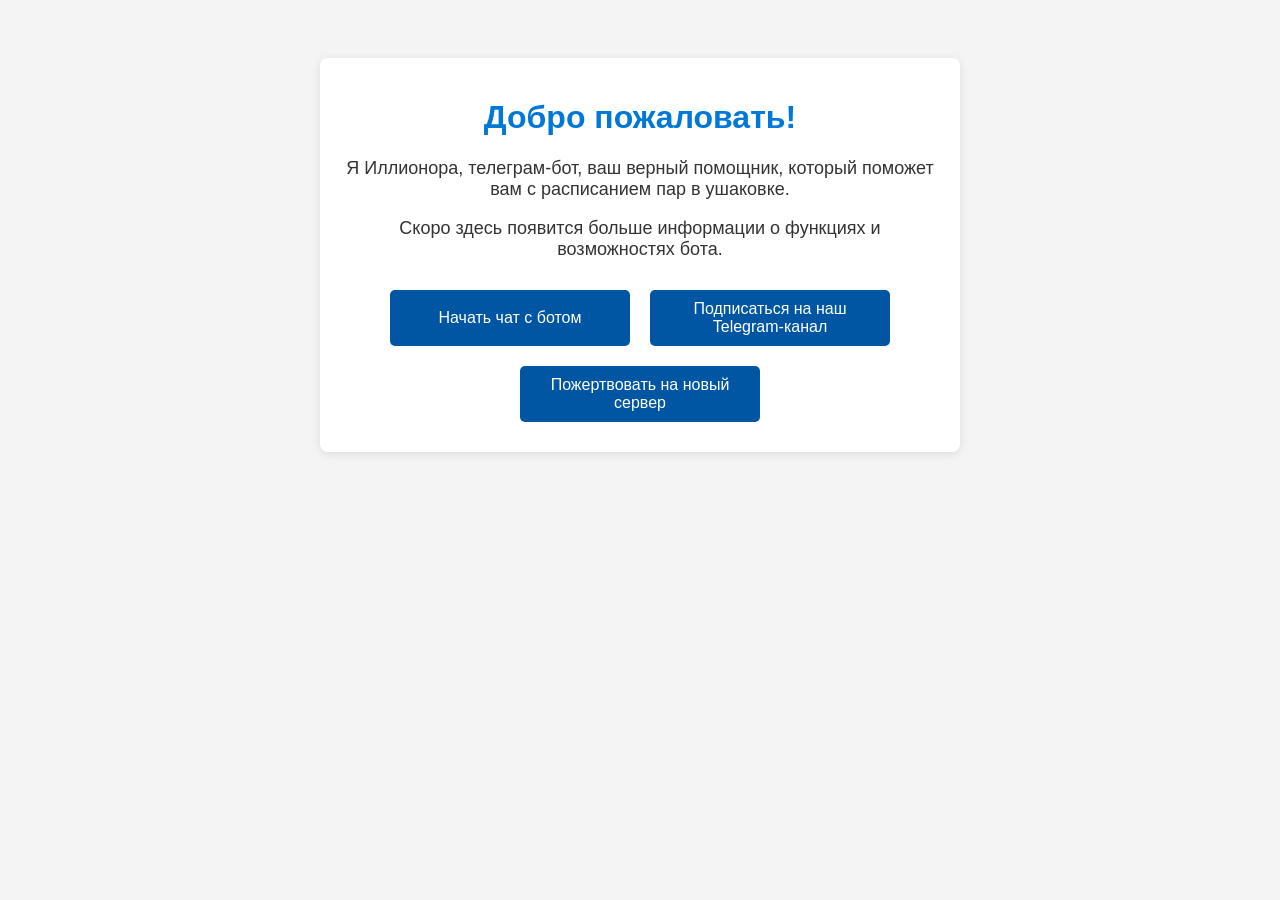
==== bollard/index.html @ 8fba7890 "update" ====
<!DOCTYPE html>
<html lang="ru">
<head>
    <meta charset="UTF-8">
    <meta name="viewport" content="width=device-width, initial-scale=1.0">
    <title>Illionora - Телеграм Бот</title>
    <style>
        body {
            font-family: Arial, sans-serif;
            background-color: #f4f4f4;
            color: #333;
            text-align: center;
            padding: 50px;
        }
        .container {
            background-color: white;
            border-radius: 8px;
            box-shadow: 0 2px 10px rgba(0, 0, 0, 0.1);
            padding: 20px;
            max-width: 600px;
            margin: auto;
        }
        h1 {
            color: #0078D7;
        }
        p {
            font-size: 18px;
        }
        .button-container {
            display: flex;
            flex-wrap: wrap;
            justify-content: center;
            margin-top: 20px;
        }
        a {
            margin: 10px;
            padding: 10px 20px;
            background-color: #0056a3; /* Более насыщенный синий цвет */
            color: white;
            text-decoration: none;
            border-radius: 5px;
            flex: 1 1 auto; /* Позволяет кнопкам занимать равное пространство */
            max-width: 200px; /* Ограничение ширины кнопок */
            text-align: center; /* Центрирование текста */
            display: flex; /* Используем flexbox для кнопок */
            justify-content: center; /* Центрирование по горизонтали */
            align-items: center; /* Центрирование по вертикали */
        }
        a:hover {
            background-color: #004494; /* Темнее при наведении */
        }
        @media (max-width: 600px) {
            .button-container {
                flex-direction: column; /* Столбец для узкого экрана */
            }
        }
    </style>
    
    <!-- Yandex.Metrika counter -->
    <script type="text/javascript">
        (function(m,e,t,r,i,k,a){m[i]=m[i]||function(){(m[i].a=m[i].a||[]).push(arguments)};
        m[i].l=1*new Date();
        for (var j = 0; j < document.scripts.length; j++) {if (document.scripts[j].src === r) { return; }}
        k=e.createElement(t),a=e.getElementsByTagName(t)[0],k.async=1,k.src=r,a.parentNode.insertBefore(k,a)})
        (window, document, "script", "https://mc.yandex.ru/metrika/tag.js", "ym");

        ym(99081608, "init", {
            clickmap:true,
            trackLinks:true,
            accurateTrackBounce:true,
            webvisor:true
        });
    </script>
    <noscript><div><img src="https://mc.yandex.ru/watch/99081608" style="position:absolute; left:-9999px;" alt="" /></div></noscript>
    <!-- /Yandex.Metrika counter -->
</head>
<body>
    <div class="container">
        <h1>Добро пожаловать!</h1>
        <p>Я Иллионора, телеграм-бот, ваш верный помощник, который поможет вам с расписанием пар в ушаковке.</p>
        <p>Скоро здесь появится больше информации о функциях и возможностях бота.</p>
        <div class="button-container">
            <a href="https://t.me/illionora_bot" target="_blank">Начать чат с ботом</a>
            <a href="https://t.me/ilyadevlog" target="_blank">Подписаться на наш Telegram-канал</a>
            <a href="https://www.tbank.ru/cf/7wxb3Gp7kEv" target="_blank">Пожертвовать на новый сервер</a>
        </div>
    </div>
</body>
</html>
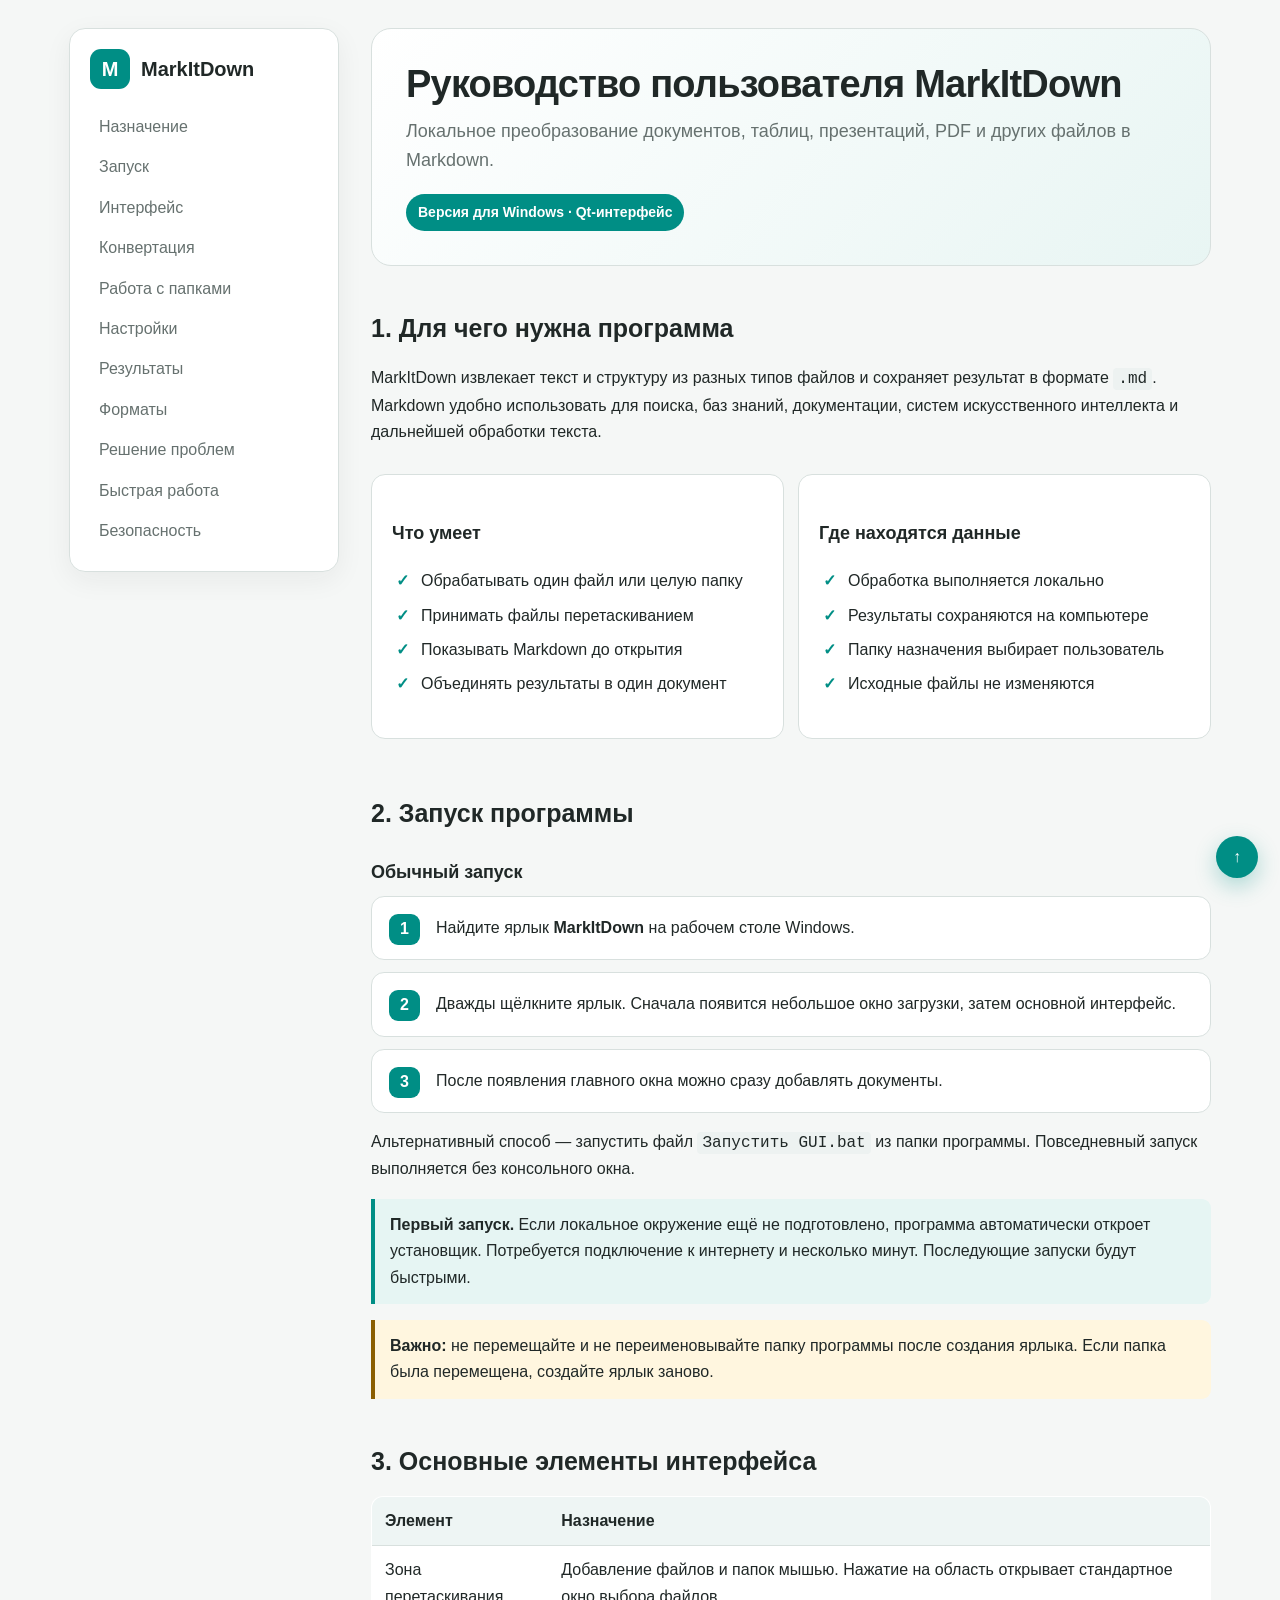
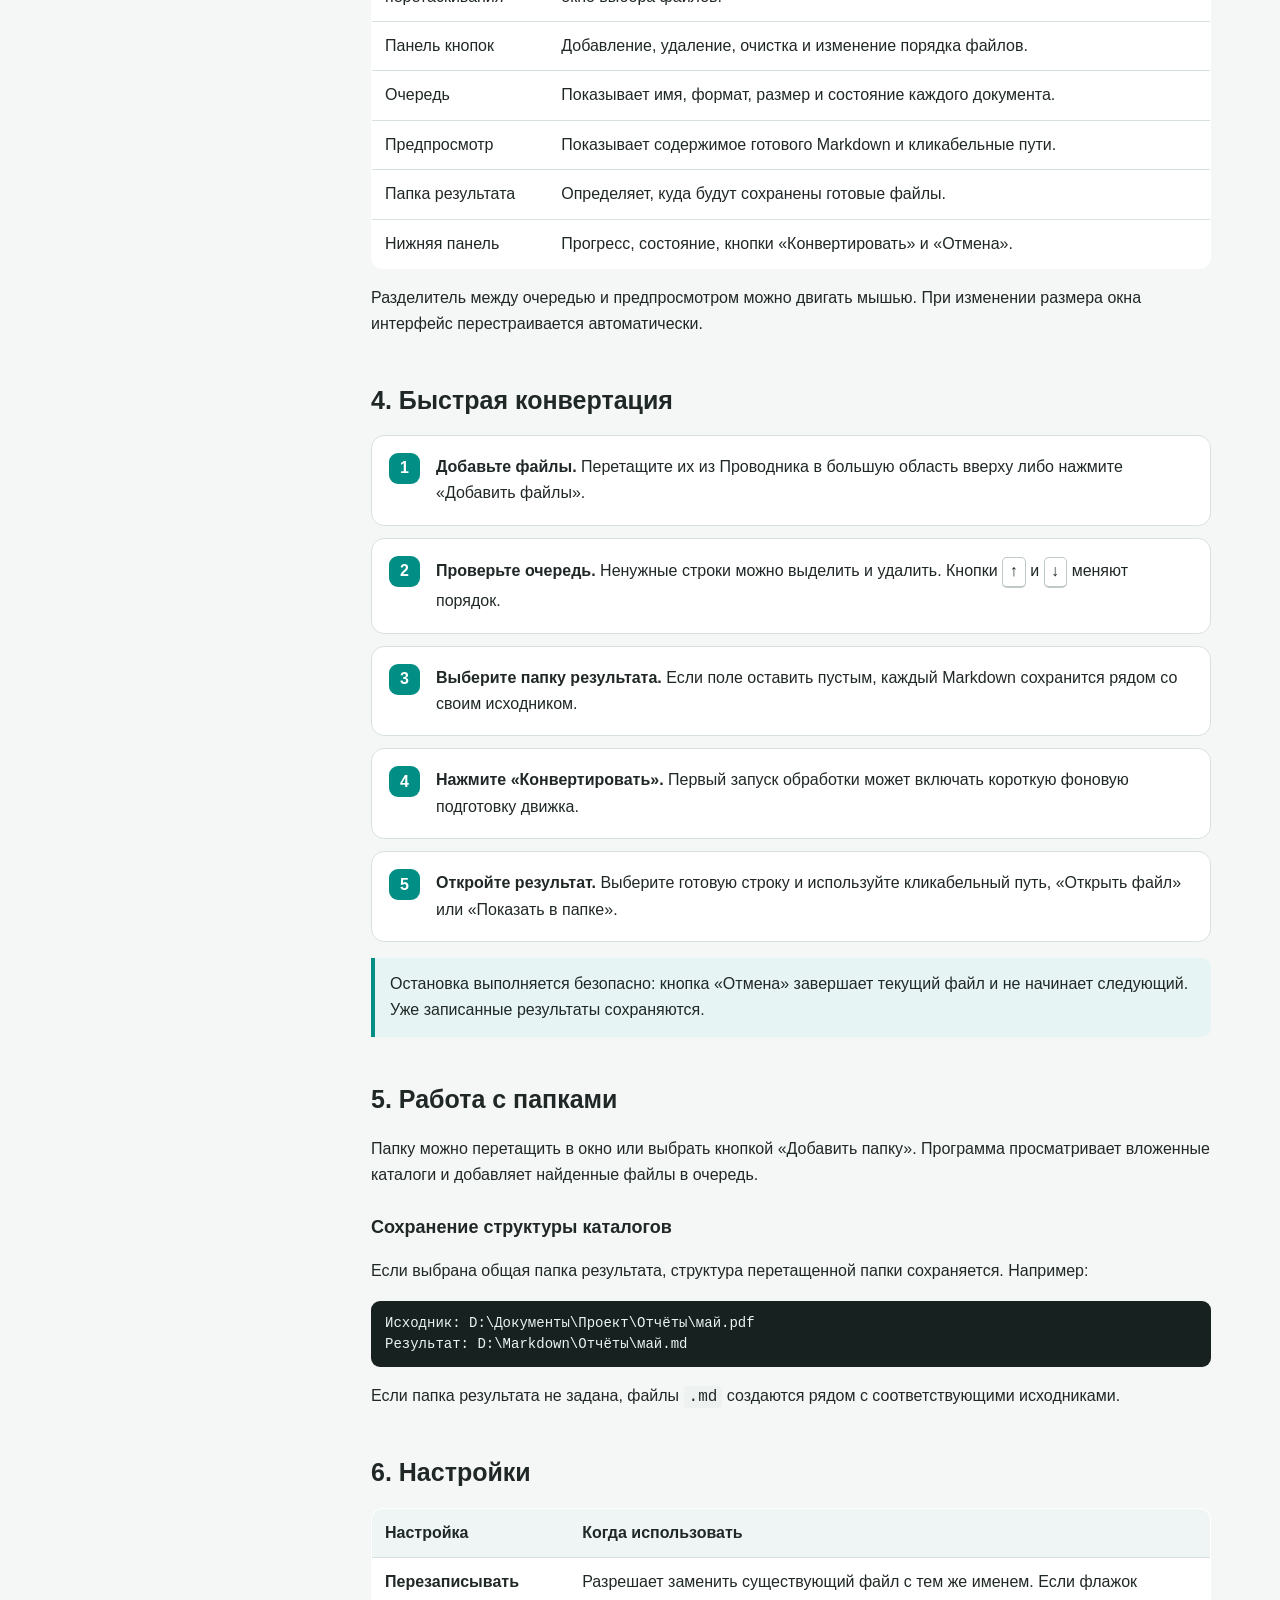
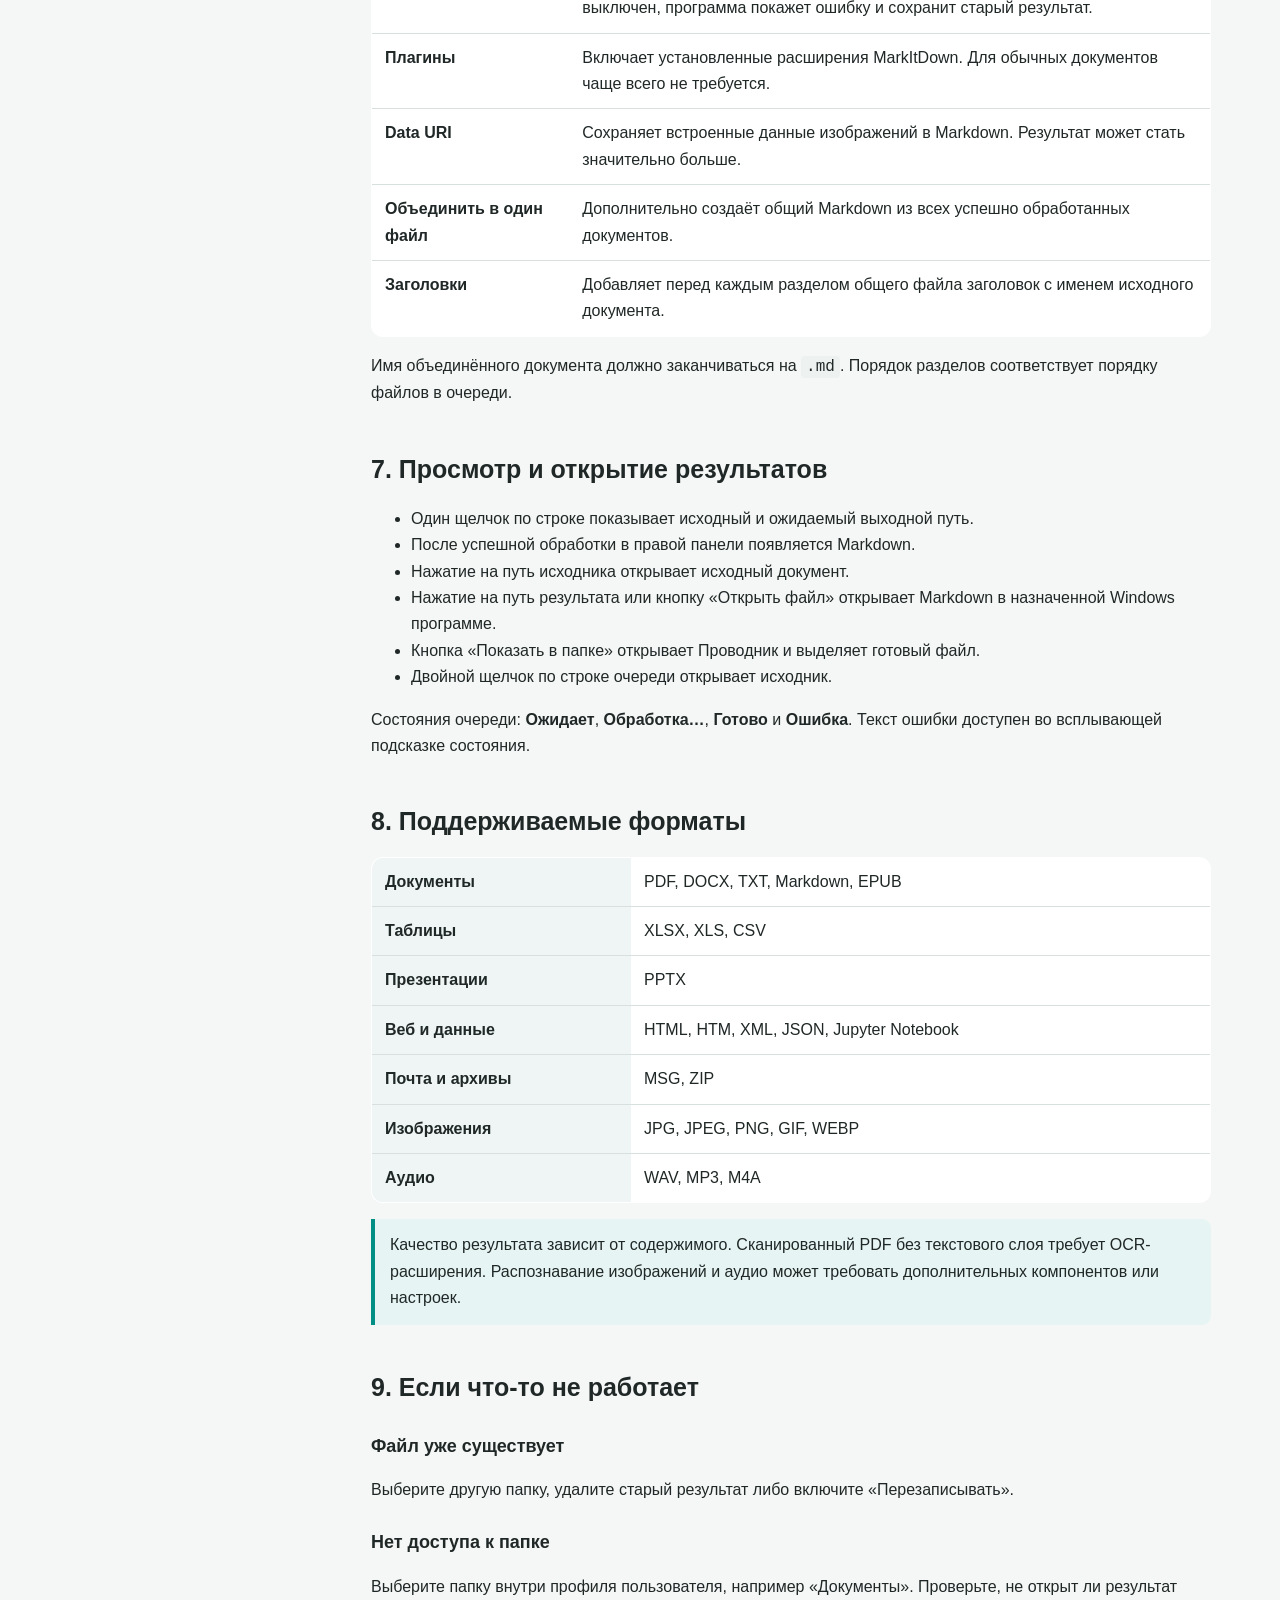
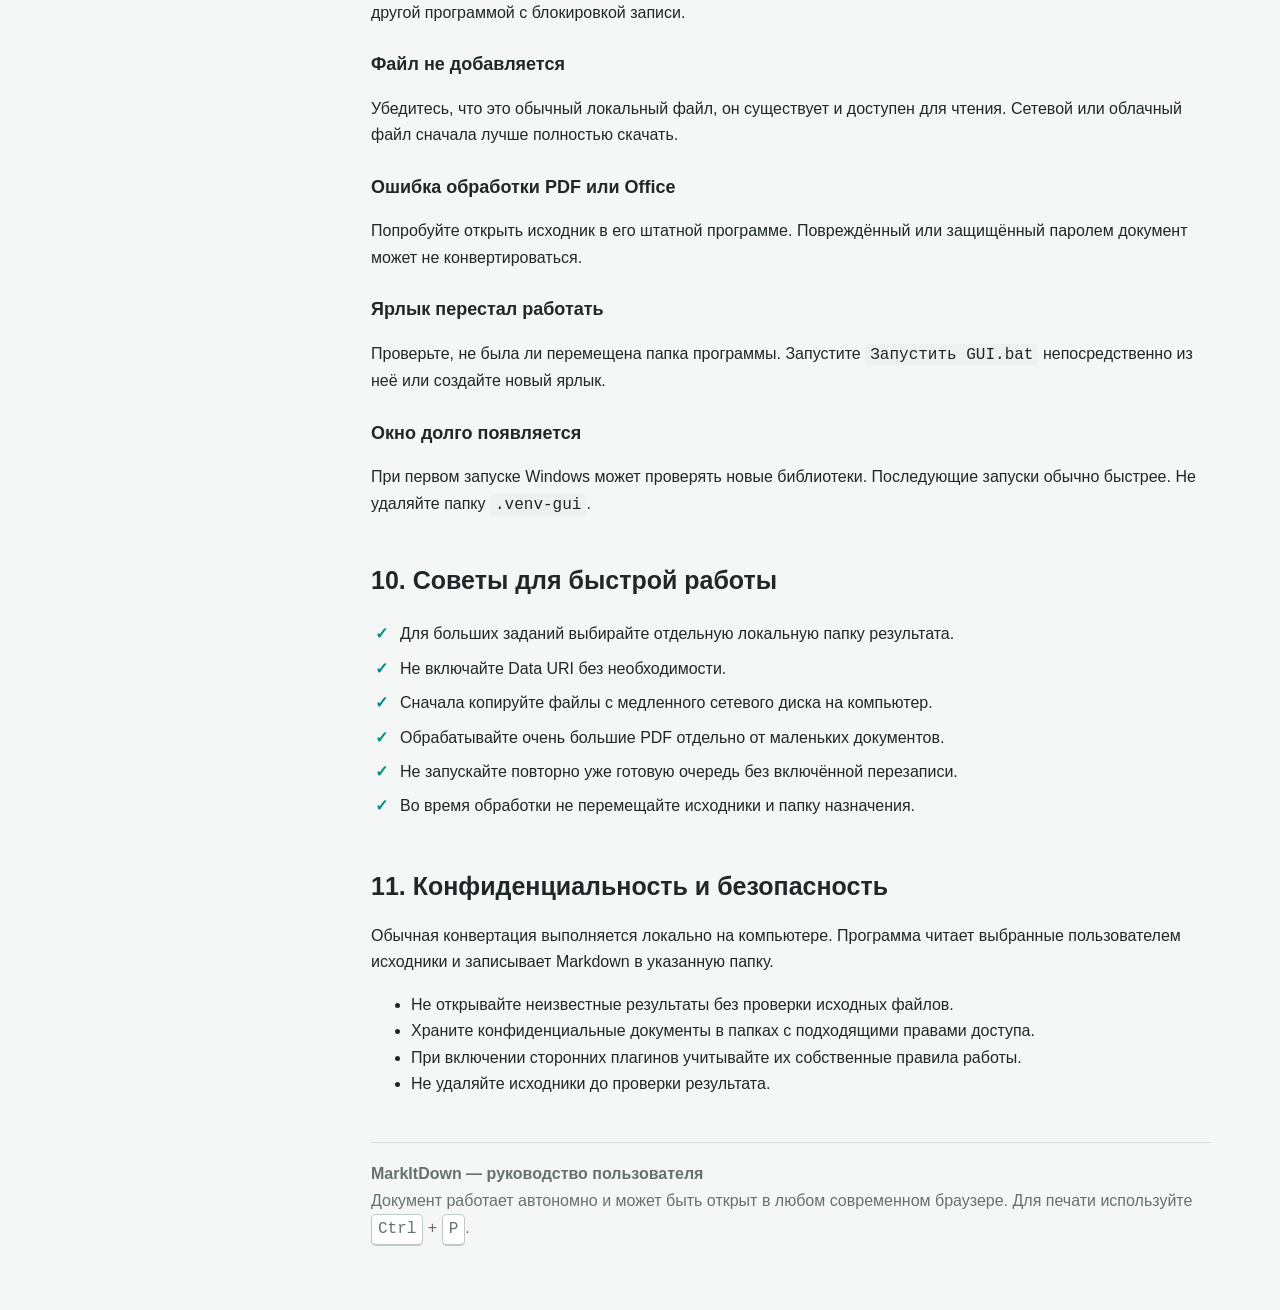
==== commit fceff46e: "new" ====
--- a/bollard/index.html
+++ b/bollard/index.html
@@ -1,89 +1,185 @@
-<!DOCTYPE html>
+<!doctype html>
 <html lang="ru">
 <head>
-    <meta charset="UTF-8">
-    <meta name="viewport" content="width=device-width, initial-scale=1.0">
-    <title>Illionora - Телеграм Бот</title>
-    <style>
-        body {
-            font-family: Arial, sans-serif;
-            background-color: #f4f4f4;
-            color: #333;
-            text-align: center;
-            padding: 50px;
-        }
-        .container {
-            background-color: white;
-            border-radius: 8px;
-            box-shadow: 0 2px 10px rgba(0, 0, 0, 0.1);
-            padding: 20px;
-            max-width: 600px;
-            margin: auto;
-        }
-        h1 {
-            color: #0078D7;
-        }
-        p {
-            font-size: 18px;
-        }
-        .button-container {
-            display: flex;
-            flex-wrap: wrap;
-            justify-content: center;
-            margin-top: 20px;
-        }
-        a {
-            margin: 10px;
-            padding: 10px 20px;
-            background-color: #0056a3; /* Более насыщенный синий цвет */
-            color: white;
-            text-decoration: none;
-            border-radius: 5px;
-            flex: 1 1 auto; /* Позволяет кнопкам занимать равное пространство */
-            max-width: 200px; /* Ограничение ширины кнопок */
-            text-align: center; /* Центрирование текста */
-            display: flex; /* Используем flexbox для кнопок */
-            justify-content: center; /* Центрирование по горизонтали */
-            align-items: center; /* Центрирование по вертикали */
-        }
-        a:hover {
-            background-color: #004494; /* Темнее при наведении */
-        }
-        @media (max-width: 600px) {
-            .button-container {
-                flex-direction: column; /* Столбец для узкого экрана */
-            }
-        }
-    </style>
-    
-    <!-- Yandex.Metrika counter -->
-    <script type="text/javascript">
-        (function(m,e,t,r,i,k,a){m[i]=m[i]||function(){(m[i].a=m[i].a||[]).push(arguments)};
-        m[i].l=1*new Date();
-        for (var j = 0; j < document.scripts.length; j++) {if (document.scripts[j].src === r) { return; }}
-        k=e.createElement(t),a=e.getElementsByTagName(t)[0],k.async=1,k.src=r,a.parentNode.insertBefore(k,a)})
-        (window, document, "script", "https://mc.yandex.ru/metrika/tag.js", "ym");
+  <meta charset="utf-8">
+  <meta name="viewport" content="width=device-width, initial-scale=1">
+  <title>MarkItDown — руководство пользователя</title>
+  <style>
+    :root{--accent:#008e85;--accent-dark:#00766f;--soft:#e6f5f3;--bg:#f5f7f6;--card:#fff;--text:#202827;--muted:#66716f;--line:#d8e0de;--warn:#8b5e00}
+    *{box-sizing:border-box}html{scroll-behavior:smooth}body{margin:0;background:var(--bg);color:var(--text);font:16px/1.65 "Segoe UI",Arial,sans-serif}
+    a{color:var(--accent-dark)}a:hover{color:var(--accent)}.layout{display:grid;grid-template-columns:270px minmax(0,850px);gap:32px;max-width:1190px;margin:auto;padding:28px 24px 70px}
+    aside{position:sticky;top:20px;align-self:start;background:var(--card);border:1px solid var(--line);border-radius:16px;padding:20px;box-shadow:0 8px 28px rgba(32,40,39,.06)}
+    .brand{display:flex;align-items:center;gap:11px;font-size:20px;font-weight:700;margin-bottom:18px}.logo{display:grid;place-items:center;width:40px;height:40px;border-radius:11px;background:var(--accent);color:#fff}
+    nav a{display:block;padding:7px 9px;border-radius:7px;text-decoration:none;color:var(--muted)}nav a:hover{background:var(--soft);color:var(--accent-dark)}
+    main{min-width:0}.hero{background:linear-gradient(135deg,#fff,#e8f5f3);border:1px solid var(--line);border-radius:20px;padding:34px;margin-bottom:22px}h1{font-size:38px;line-height:1.15;margin:0 0 10px;letter-spacing:-.8px}h2{font-size:25px;margin:42px 0 14px;scroll-margin-top:20px}h3{font-size:18px;margin:24px 0 8px}.lead{font-size:18px;color:var(--muted);margin:0}.pill{display:inline-block;margin-top:18px;padding:7px 12px;border-radius:999px;background:var(--accent);color:#fff;font-size:14px;font-weight:600}
+    .card{background:var(--card);border:1px solid var(--line);border-radius:14px;padding:20px;margin:12px 0}.steps{counter-reset:step;display:grid;gap:12px}.step{position:relative;padding:18px 18px 18px 64px;background:#fff;border:1px solid var(--line);border-radius:13px}.step:before{counter-increment:step;content:counter(step);position:absolute;left:17px;top:17px;display:grid;place-items:center;width:31px;height:31px;border-radius:9px;background:var(--accent);color:#fff;font-weight:700}
+    table{width:100%;border-collapse:collapse;background:#fff;border:1px solid var(--line);border-radius:12px;overflow:hidden}th,td{padding:11px 13px;text-align:left;border-bottom:1px solid var(--line);vertical-align:top}th{background:#eef5f4}tr:last-child td{border-bottom:0}code,kbd{font-family:"Cascadia Mono",Consolas,monospace}code{background:#edf2f1;padding:2px 5px;border-radius:4px}kbd{display:inline-block;background:#fff;border:1px solid #bfc9c7;border-bottom-width:2px;border-radius:5px;padding:1px 6px}
+    .note,.warning{border-left:4px solid var(--accent);background:var(--soft);padding:13px 15px;border-radius:0 9px 9px 0;margin:16px 0}.warning{border-color:var(--warn);background:#fff6df}.check{list-style:none;padding:0}.check li{padding:4px 0 4px 29px;position:relative}.check li:before{content:"✓";position:absolute;left:4px;color:var(--accent);font-weight:800}.grid2{display:grid;grid-template-columns:1fr 1fr;gap:14px}.path{overflow-wrap:anywhere;background:#17211f;color:#e8f5f3;padding:12px 14px;border-radius:9px;font:14px/1.5 "Cascadia Mono",Consolas,monospace}.top{position:fixed;right:22px;bottom:22px;width:42px;height:42px;display:grid;place-items:center;background:var(--accent);color:#fff;text-decoration:none;border-radius:50%;box-shadow:0 8px 22px rgba(0,142,133,.3)}footer{color:var(--muted);border-top:1px solid var(--line);margin-top:45px;padding-top:18px}
+    @media(max-width:850px){.layout{grid-template-columns:1fr;padding:16px}aside{position:static}nav{display:grid;grid-template-columns:1fr 1fr}.hero{padding:24px}h1{font-size:31px}.grid2{grid-template-columns:1fr}}
+    @media print{body{background:#fff}.layout{display:block;max-width:none;padding:0}aside,.top{display:none}.hero,.card,.step{box-shadow:none;break-inside:avoid}h2{break-after:avoid}}
+  </style>
+</head>
+<body id="top">
+<div class="layout">
+  <aside>
+    <div class="brand"><span class="logo">M</span><span>MarkItDown</span></div>
+    <nav aria-label="Содержание">
+      <a href="#purpose">Назначение</a><a href="#start">Запуск</a><a href="#interface">Интерфейс</a>
+      <a href="#convert">Конвертация</a><a href="#folders">Работа с папками</a><a href="#settings">Настройки</a>
+      <a href="#results">Результаты</a><a href="#formats">Форматы</a><a href="#errors">Решение проблем</a>
+      <a href="#performance">Быстрая работа</a><a href="#privacy">Безопасность</a>
+    </nav>
+  </aside>
 
-        ym(99081608, "init", {
-            clickmap:true,
-            trackLinks:true,
-            accurateTrackBounce:true,
-            webvisor:true
-        });
-    </script>
-    <noscript><div><img src="https://mc.yandex.ru/watch/99081608" style="position:absolute; left:-9999px;" alt="" /></div></noscript>
-    <!-- /Yandex.Metrika counter -->
-</head>
-<body>
-    <div class="container">
-        <h1>Добро пожаловать!</h1>
-        <p>Я Иллионора, телеграм-бот, ваш верный помощник, который поможет вам с расписанием пар в ушаковке.</p>
-        <p>Скоро здесь появится больше информации о функциях и возможностях бота.</p>
-        <div class="button-container">
-            <a href="https://t.me/illionora_bot" target="_blank">Начать чат с ботом</a>
-            <a href="https://t.me/ilyadevlog" target="_blank">Подписаться на наш Telegram-канал</a>
-            <a href="https://www.tbank.ru/cf/7wxb3Gp7kEv" target="_blank">Пожертвовать на новый сервер</a>
-        </div>
-    </div>
+  <main>
+    <header class="hero">
+      <h1>Руководство пользователя MarkItDown</h1>
+      <p class="lead">Локальное преобразование документов, таблиц, презентаций, PDF и других файлов в Markdown.</p>
+      <span class="pill">Версия для Windows · Qt-интерфейс</span>
+    </header>
+
+    <section id="purpose">
+      <h2>1. Для чего нужна программа</h2>
+      <p>MarkItDown извлекает текст и структуру из разных типов файлов и сохраняет результат в формате <code>.md</code>. Markdown удобно использовать для поиска, баз знаний, документации, систем искусственного интеллекта и дальнейшей обработки текста.</p>
+      <div class="grid2">
+        <div class="card"><h3>Что умеет</h3><ul class="check"><li>Обрабатывать один файл или целую папку</li><li>Принимать файлы перетаскиванием</li><li>Показывать Markdown до открытия</li><li>Объединять результаты в один документ</li></ul></div>
+        <div class="card"><h3>Где находятся данные</h3><ul class="check"><li>Обработка выполняется локально</li><li>Результаты сохраняются на компьютере</li><li>Папку назначения выбирает пользователь</li><li>Исходные файлы не изменяются</li></ul></div>
+      </div>
+    </section>
+
+    <section id="start">
+      <h2>2. Запуск программы</h2>
+      <h3>Обычный запуск</h3>
+      <div class="steps">
+        <div class="step">Найдите ярлык <strong>MarkItDown</strong> на рабочем столе Windows.</div>
+        <div class="step">Дважды щёлкните ярлык. Сначала появится небольшое окно загрузки, затем основной интерфейс.</div>
+        <div class="step">После появления главного окна можно сразу добавлять документы.</div>
+      </div>
+      <p>Альтернативный способ — запустить файл <code>Запустить GUI.bat</code> из папки программы. Повседневный запуск выполняется без консольного окна.</p>
+      <div class="note"><strong>Первый запуск.</strong> Если локальное окружение ещё не подготовлено, программа автоматически откроет установщик. Потребуется подключение к интернету и несколько минут. Последующие запуски будут быстрыми.</div>
+      <div class="warning"><strong>Важно:</strong> не перемещайте и не переименовывайте папку программы после создания ярлыка. Если папка была перемещена, создайте ярлык заново.</div>
+    </section>
+
+    <section id="interface">
+      <h2>3. Основные элементы интерфейса</h2>
+      <table>
+        <thead><tr><th>Элемент</th><th>Назначение</th></tr></thead>
+        <tbody>
+          <tr><td>Зона перетаскивания</td><td>Добавление файлов и папок мышью. Нажатие на область открывает стандартное окно выбора файлов.</td></tr>
+          <tr><td>Панель кнопок</td><td>Добавление, удаление, очистка и изменение порядка файлов.</td></tr>
+          <tr><td>Очередь</td><td>Показывает имя, формат, размер и состояние каждого документа.</td></tr>
+          <tr><td>Предпросмотр</td><td>Показывает содержимое готового Markdown и кликабельные пути.</td></tr>
+          <tr><td>Папка результата</td><td>Определяет, куда будут сохранены готовые файлы.</td></tr>
+          <tr><td>Нижняя панель</td><td>Прогресс, состояние, кнопки «Конвертировать» и «Отмена».</td></tr>
+        </tbody>
+      </table>
+      <p>Разделитель между очередью и предпросмотром можно двигать мышью. При изменении размера окна интерфейс перестраивается автоматически.</p>
+    </section>
+
+    <section id="convert">
+      <h2>4. Быстрая конвертация</h2>
+      <div class="steps">
+        <div class="step"><strong>Добавьте файлы.</strong> Перетащите их из Проводника в большую область вверху либо нажмите «Добавить файлы».</div>
+        <div class="step"><strong>Проверьте очередь.</strong> Ненужные строки можно выделить и удалить. Кнопки <kbd>↑</kbd> и <kbd>↓</kbd> меняют порядок.</div>
+        <div class="step"><strong>Выберите папку результата.</strong> Если поле оставить пустым, каждый Markdown сохранится рядом со своим исходником.</div>
+        <div class="step"><strong>Нажмите «Конвертировать».</strong> Первый запуск обработки может включать короткую фоновую подготовку движка.</div>
+        <div class="step"><strong>Откройте результат.</strong> Выберите готовую строку и используйте кликабельный путь, «Открыть файл» или «Показать в папке».</div>
+      </div>
+      <div class="note">Остановка выполняется безопасно: кнопка «Отмена» завершает текущий файл и не начинает следующий. Уже записанные результаты сохраняются.</div>
+    </section>
+
+    <section id="folders">
+      <h2>5. Работа с папками</h2>
+      <p>Папку можно перетащить в окно или выбрать кнопкой «Добавить папку». Программа просматривает вложенные каталоги и добавляет найденные файлы в очередь.</p>
+      <h3>Сохранение структуры каталогов</h3>
+      <p>Если выбрана общая папка результата, структура перетащенной папки сохраняется. Например:</p>
+      <div class="path">Исходник: D:\Документы\Проект\Отчёты\май.pdf<br>Результат: D:\Markdown\Отчёты\май.md</div>
+      <p>Если папка результата не задана, файлы <code>.md</code> создаются рядом с соответствующими исходниками.</p>
+    </section>
+
+    <section id="settings">
+      <h2>6. Настройки</h2>
+      <table>
+        <thead><tr><th>Настройка</th><th>Когда использовать</th></tr></thead>
+        <tbody>
+          <tr><td><strong>Перезаписывать</strong></td><td>Разрешает заменить существующий файл с тем же именем. Если флажок выключен, программа покажет ошибку и сохранит старый результат.</td></tr>
+          <tr><td><strong>Плагины</strong></td><td>Включает установленные расширения MarkItDown. Для обычных документов чаще всего не требуется.</td></tr>
+          <tr><td><strong>Data URI</strong></td><td>Сохраняет встроенные данные изображений в Markdown. Результат может стать значительно больше.</td></tr>
+          <tr><td><strong>Объединить в один файл</strong></td><td>Дополнительно создаёт общий Markdown из всех успешно обработанных документов.</td></tr>
+          <tr><td><strong>Заголовки</strong></td><td>Добавляет перед каждым разделом общего файла заголовок с именем исходного документа.</td></tr>
+        </tbody>
+      </table>
+      <p>Имя объединённого документа должно заканчиваться на <code>.md</code>. Порядок разделов соответствует порядку файлов в очереди.</p>
+    </section>
+
+    <section id="results">
+      <h2>7. Просмотр и открытие результатов</h2>
+      <ul>
+        <li>Один щелчок по строке показывает исходный и ожидаемый выходной путь.</li>
+        <li>После успешной обработки в правой панели появляется Markdown.</li>
+        <li>Нажатие на путь исходника открывает исходный документ.</li>
+        <li>Нажатие на путь результата или кнопку «Открыть файл» открывает Markdown в назначенной Windows программе.</li>
+        <li>Кнопка «Показать в папке» открывает Проводник и выделяет готовый файл.</li>
+        <li>Двойной щелчок по строке очереди открывает исходник.</li>
+      </ul>
+      <p>Состояния очереди: <strong>Ожидает</strong>, <strong>Обработка…</strong>, <strong>Готово</strong> и <strong>Ошибка</strong>. Текст ошибки доступен во всплывающей подсказке состояния.</p>
+    </section>
+
+    <section id="formats">
+      <h2>8. Поддерживаемые форматы</h2>
+      <table>
+        <tbody>
+          <tr><th>Документы</th><td>PDF, DOCX, TXT, Markdown, EPUB</td></tr>
+          <tr><th>Таблицы</th><td>XLSX, XLS, CSV</td></tr>
+          <tr><th>Презентации</th><td>PPTX</td></tr>
+          <tr><th>Веб и данные</th><td>HTML, HTM, XML, JSON, Jupyter Notebook</td></tr>
+          <tr><th>Почта и архивы</th><td>MSG, ZIP</td></tr>
+          <tr><th>Изображения</th><td>JPG, JPEG, PNG, GIF, WEBP</td></tr>
+          <tr><th>Аудио</th><td>WAV, MP3, M4A</td></tr>
+        </tbody>
+      </table>
+      <div class="note">Качество результата зависит от содержимого. Сканированный PDF без текстового слоя требует OCR-расширения. Распознавание изображений и аудио может требовать дополнительных компонентов или настроек.</div>
+    </section>
+
+    <section id="errors">
+      <h2>9. Если что-то не работает</h2>
+      <h3>Файл уже существует</h3><p>Выберите другую папку, удалите старый результат либо включите «Перезаписывать».</p>
+      <h3>Нет доступа к папке</h3><p>Выберите папку внутри профиля пользователя, например «Документы». Проверьте, не открыт ли результат другой программой с блокировкой записи.</p>
+      <h3>Файл не добавляется</h3><p>Убедитесь, что это обычный локальный файл, он существует и доступен для чтения. Сетевой или облачный файл сначала лучше полностью скачать.</p>
+      <h3>Ошибка обработки PDF или Office</h3><p>Попробуйте открыть исходник в его штатной программе. Повреждённый или защищённый паролем документ может не конвертироваться.</p>
+      <h3>Ярлык перестал работать</h3><p>Проверьте, не была ли перемещена папка программы. Запустите <code>Запустить GUI.bat</code> непосредственно из неё или создайте новый ярлык.</p>
+      <h3>Окно долго появляется</h3><p>При первом запуске Windows может проверять новые библиотеки. Последующие запуски обычно быстрее. Не удаляйте папку <code>.venv-gui</code>.</p>
+    </section>
+
+    <section id="performance">
+      <h2>10. Советы для быстрой работы</h2>
+      <ul class="check">
+        <li>Для больших заданий выбирайте отдельную локальную папку результата.</li>
+        <li>Не включайте Data URI без необходимости.</li>
+        <li>Сначала копируйте файлы с медленного сетевого диска на компьютер.</li>
+        <li>Обрабатывайте очень большие PDF отдельно от маленьких документов.</li>
+        <li>Не запускайте повторно уже готовую очередь без включённой перезаписи.</li>
+        <li>Во время обработки не перемещайте исходники и папку назначения.</li>
+      </ul>
+    </section>
+
+    <section id="privacy">
+      <h2>11. Конфиденциальность и безопасность</h2>
+      <p>Обычная конвертация выполняется локально на компьютере. Программа читает выбранные пользователем исходники и записывает Markdown в указанную папку.</p>
+      <ul>
+        <li>Не открывайте неизвестные результаты без проверки исходных файлов.</li>
+        <li>Храните конфиденциальные документы в папках с подходящими правами доступа.</li>
+        <li>При включении сторонних плагинов учитывайте их собственные правила работы.</li>
+        <li>Не удаляйте исходники до проверки результата.</li>
+      </ul>
+    </section>
+
+    <footer>
+      <strong>MarkItDown — руководство пользователя</strong><br>
+      Документ работает автономно и может быть открыт в любом современном браузере. Для печати используйте <kbd>Ctrl</kbd> + <kbd>P</kbd>.
+    </footer>
+  </main>
+</div>
+<a class="top" href="#top" title="Наверх" aria-label="Наверх">↑</a>
 </body>
 </html>
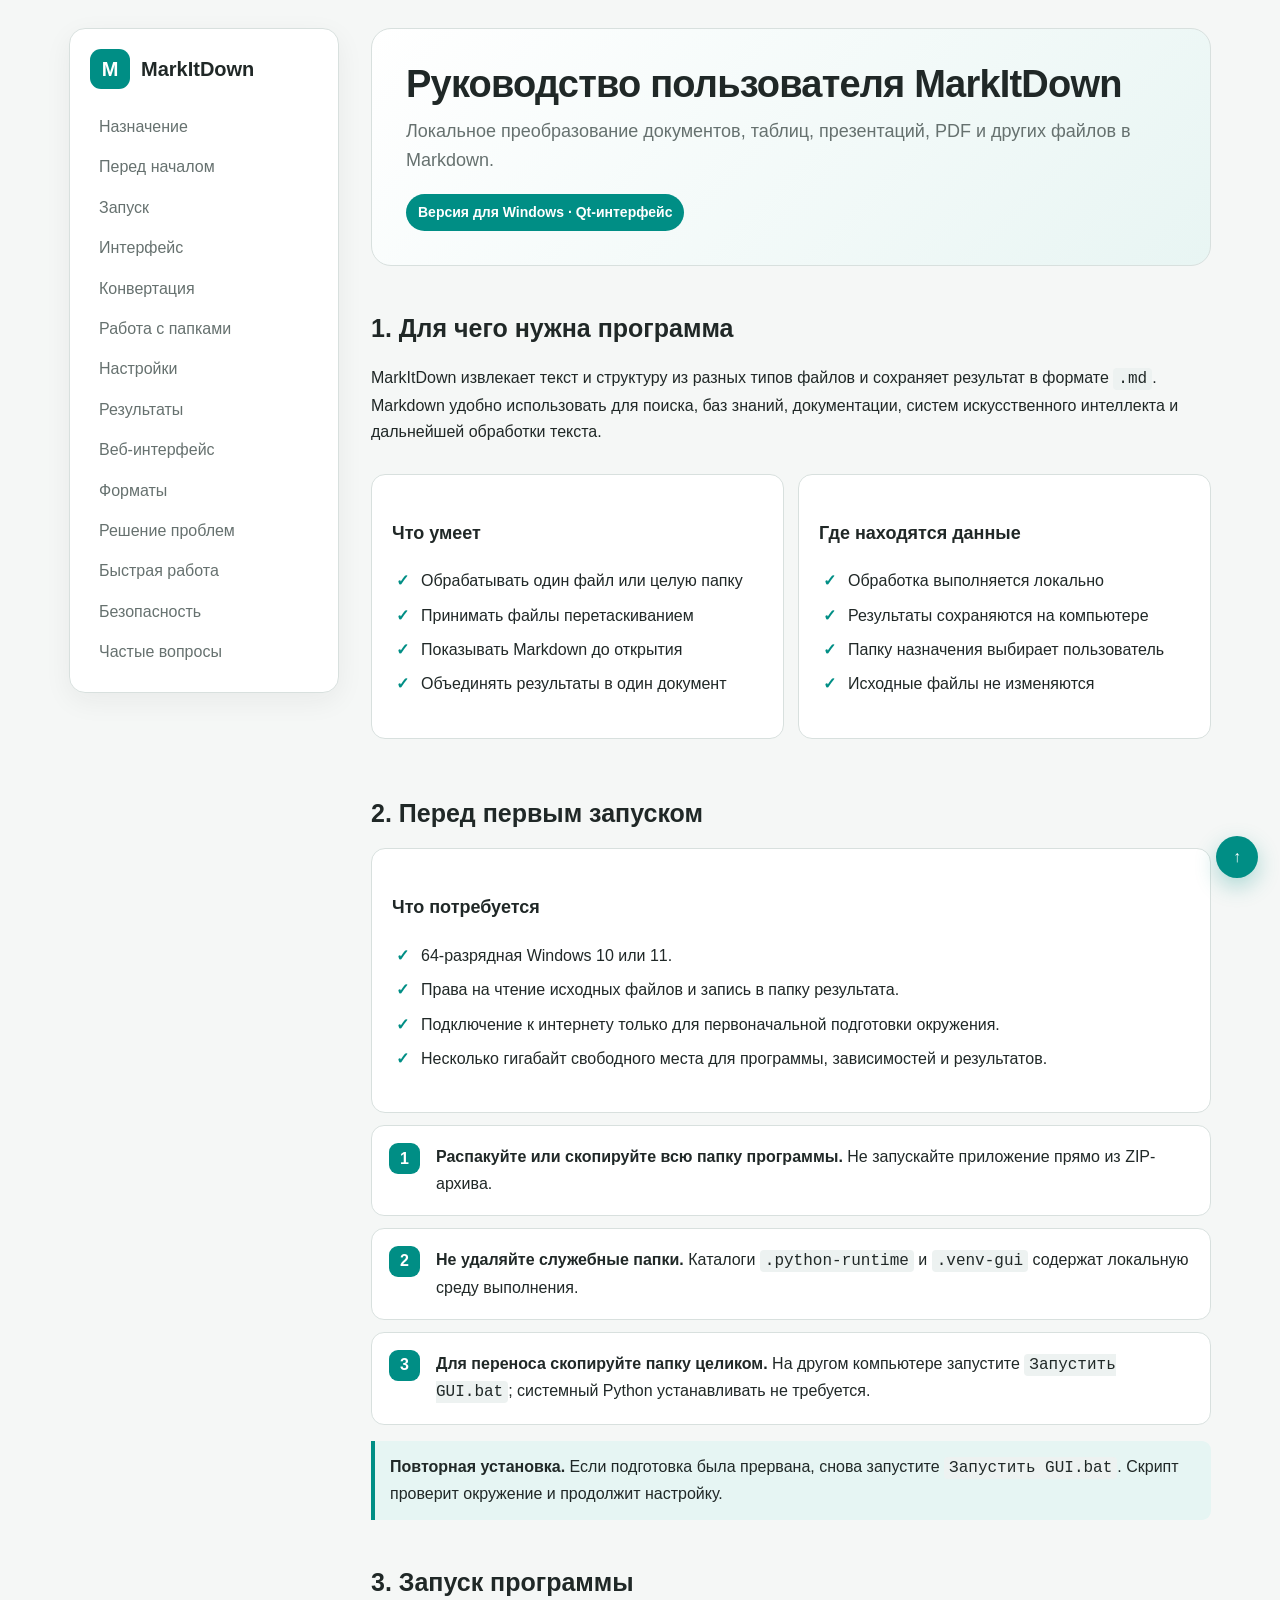
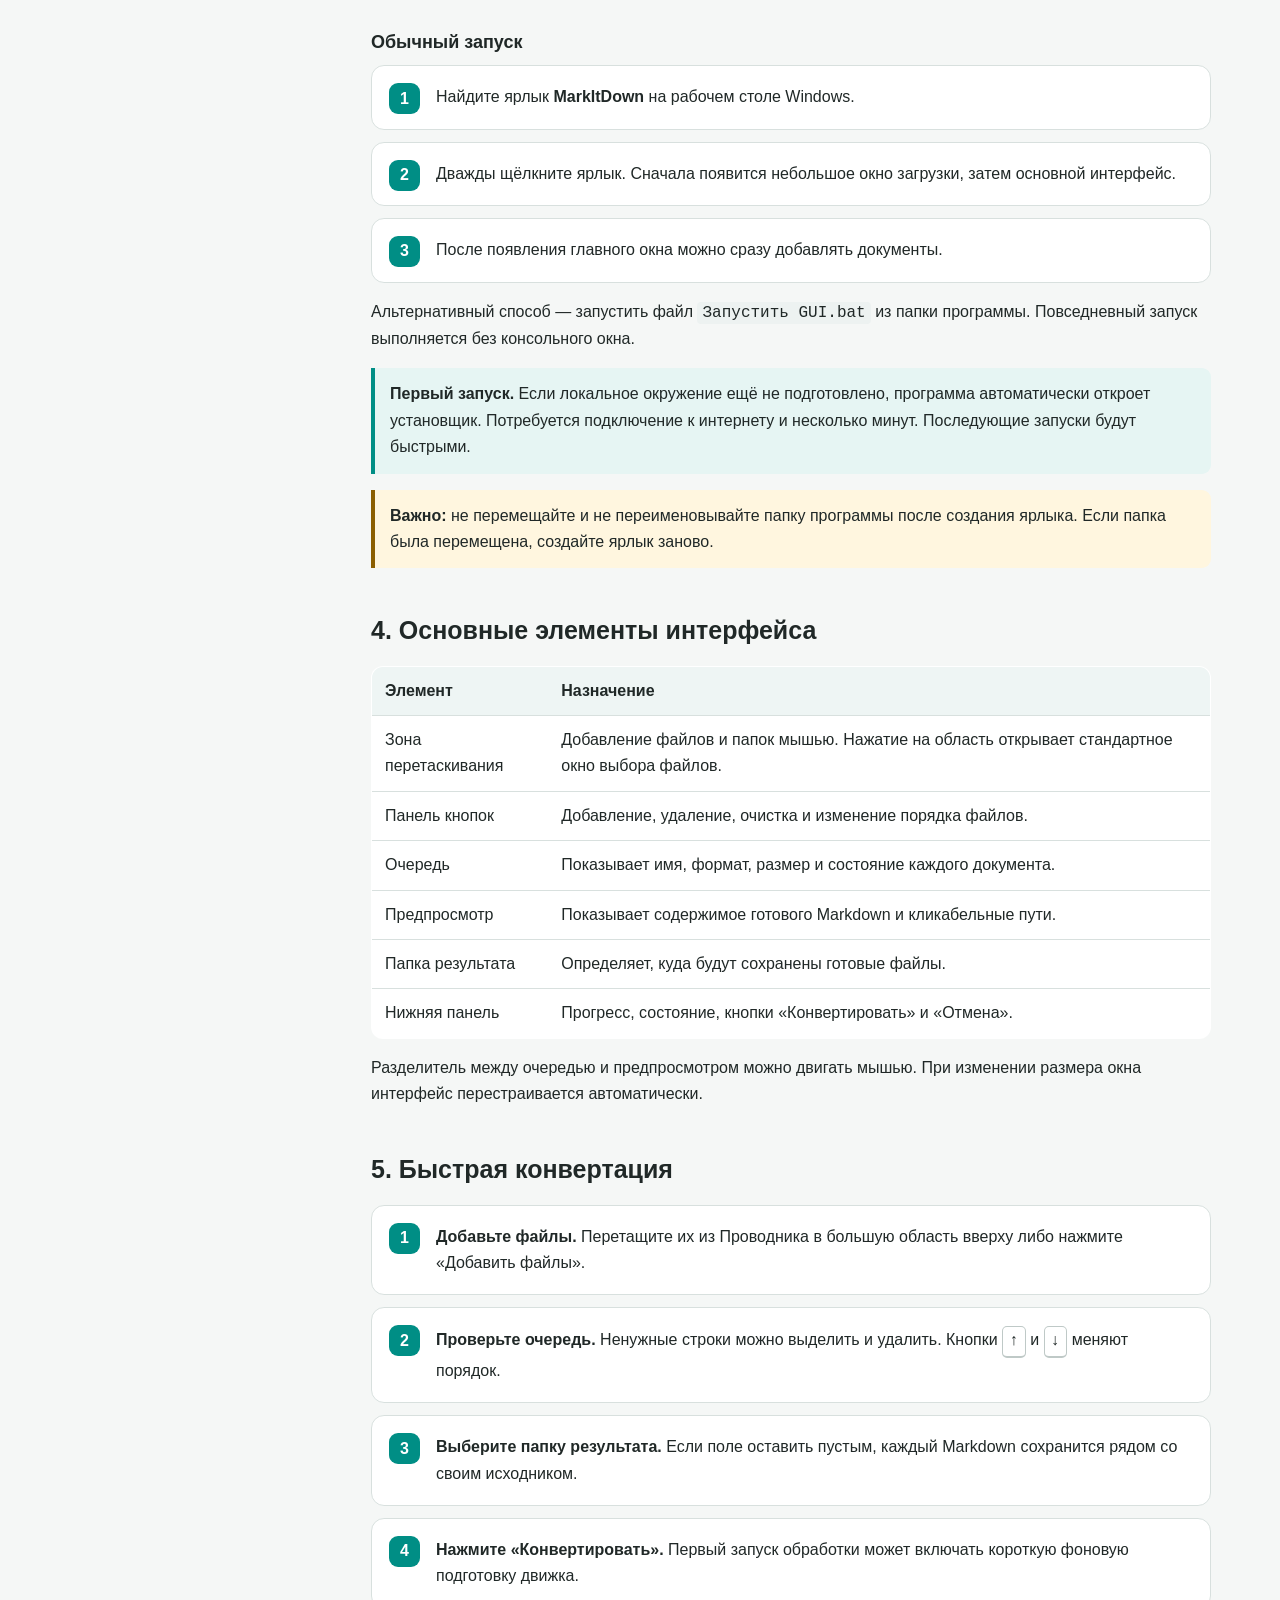
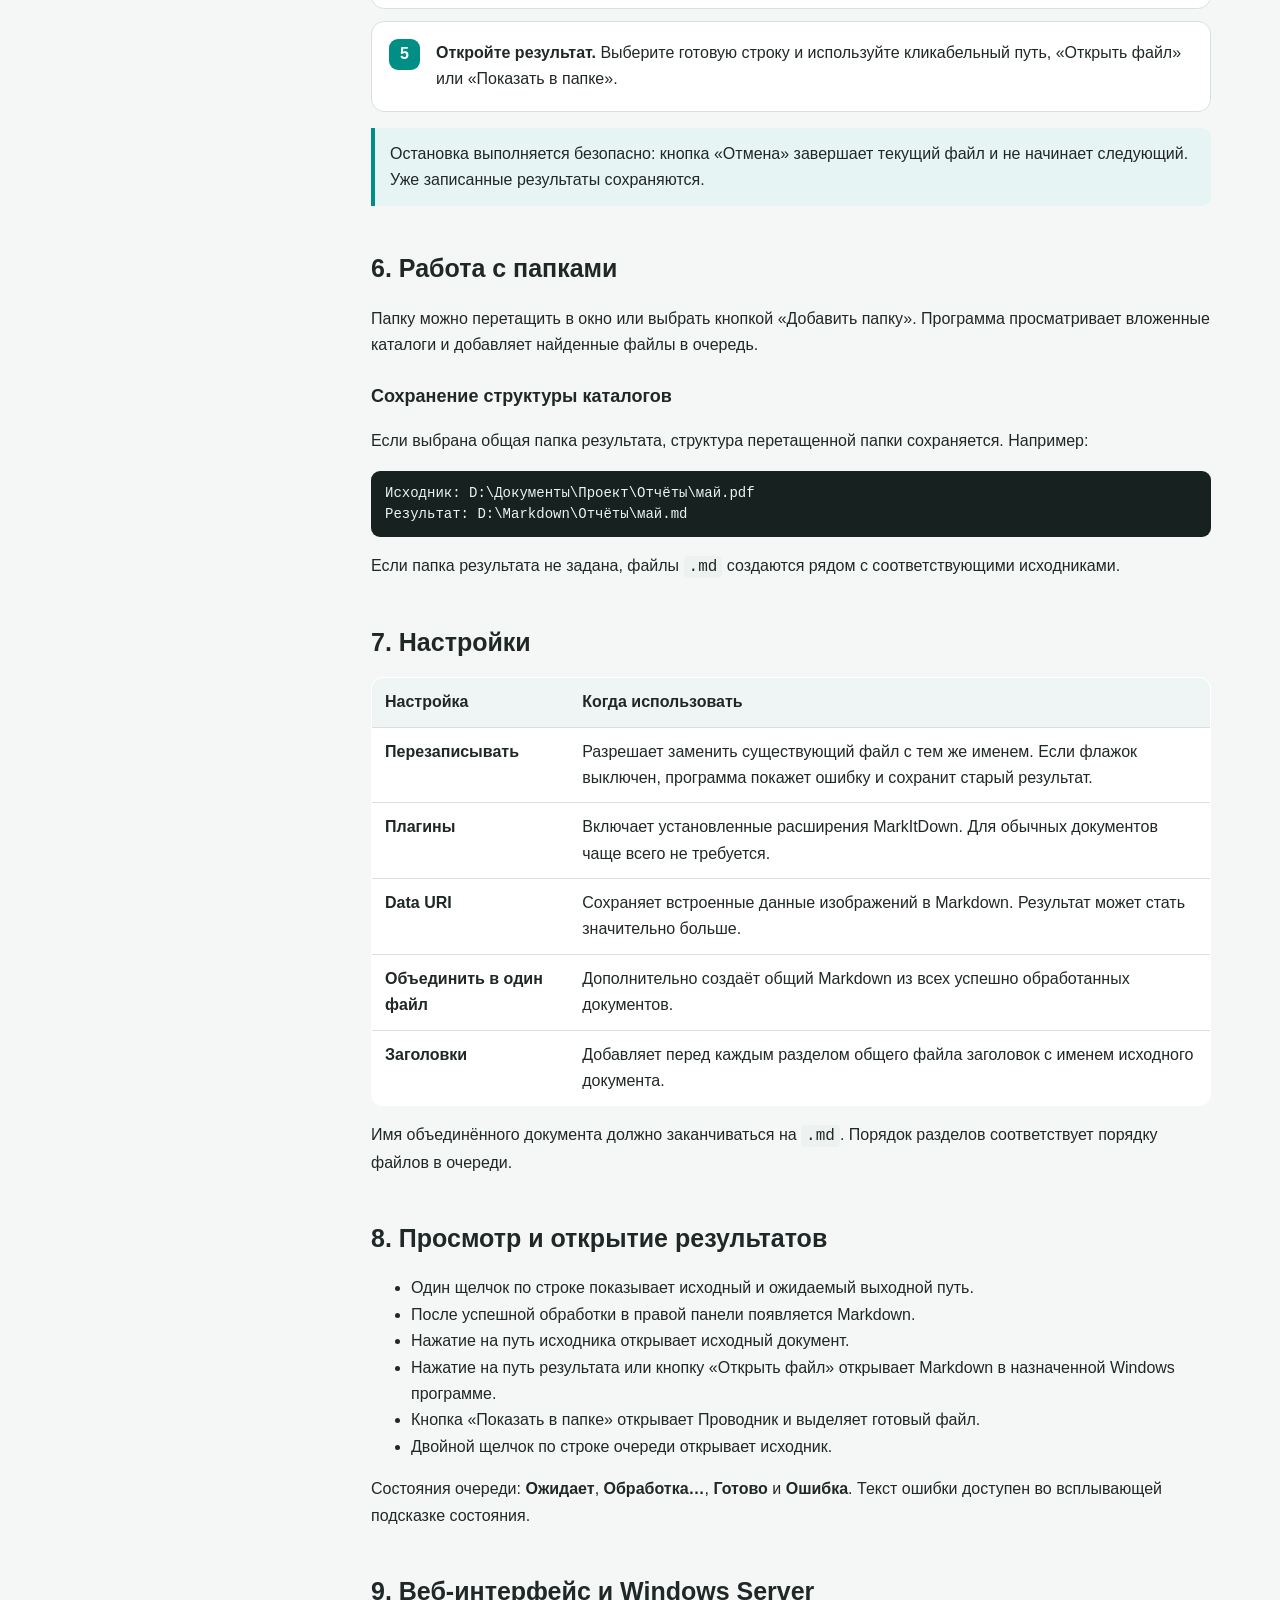
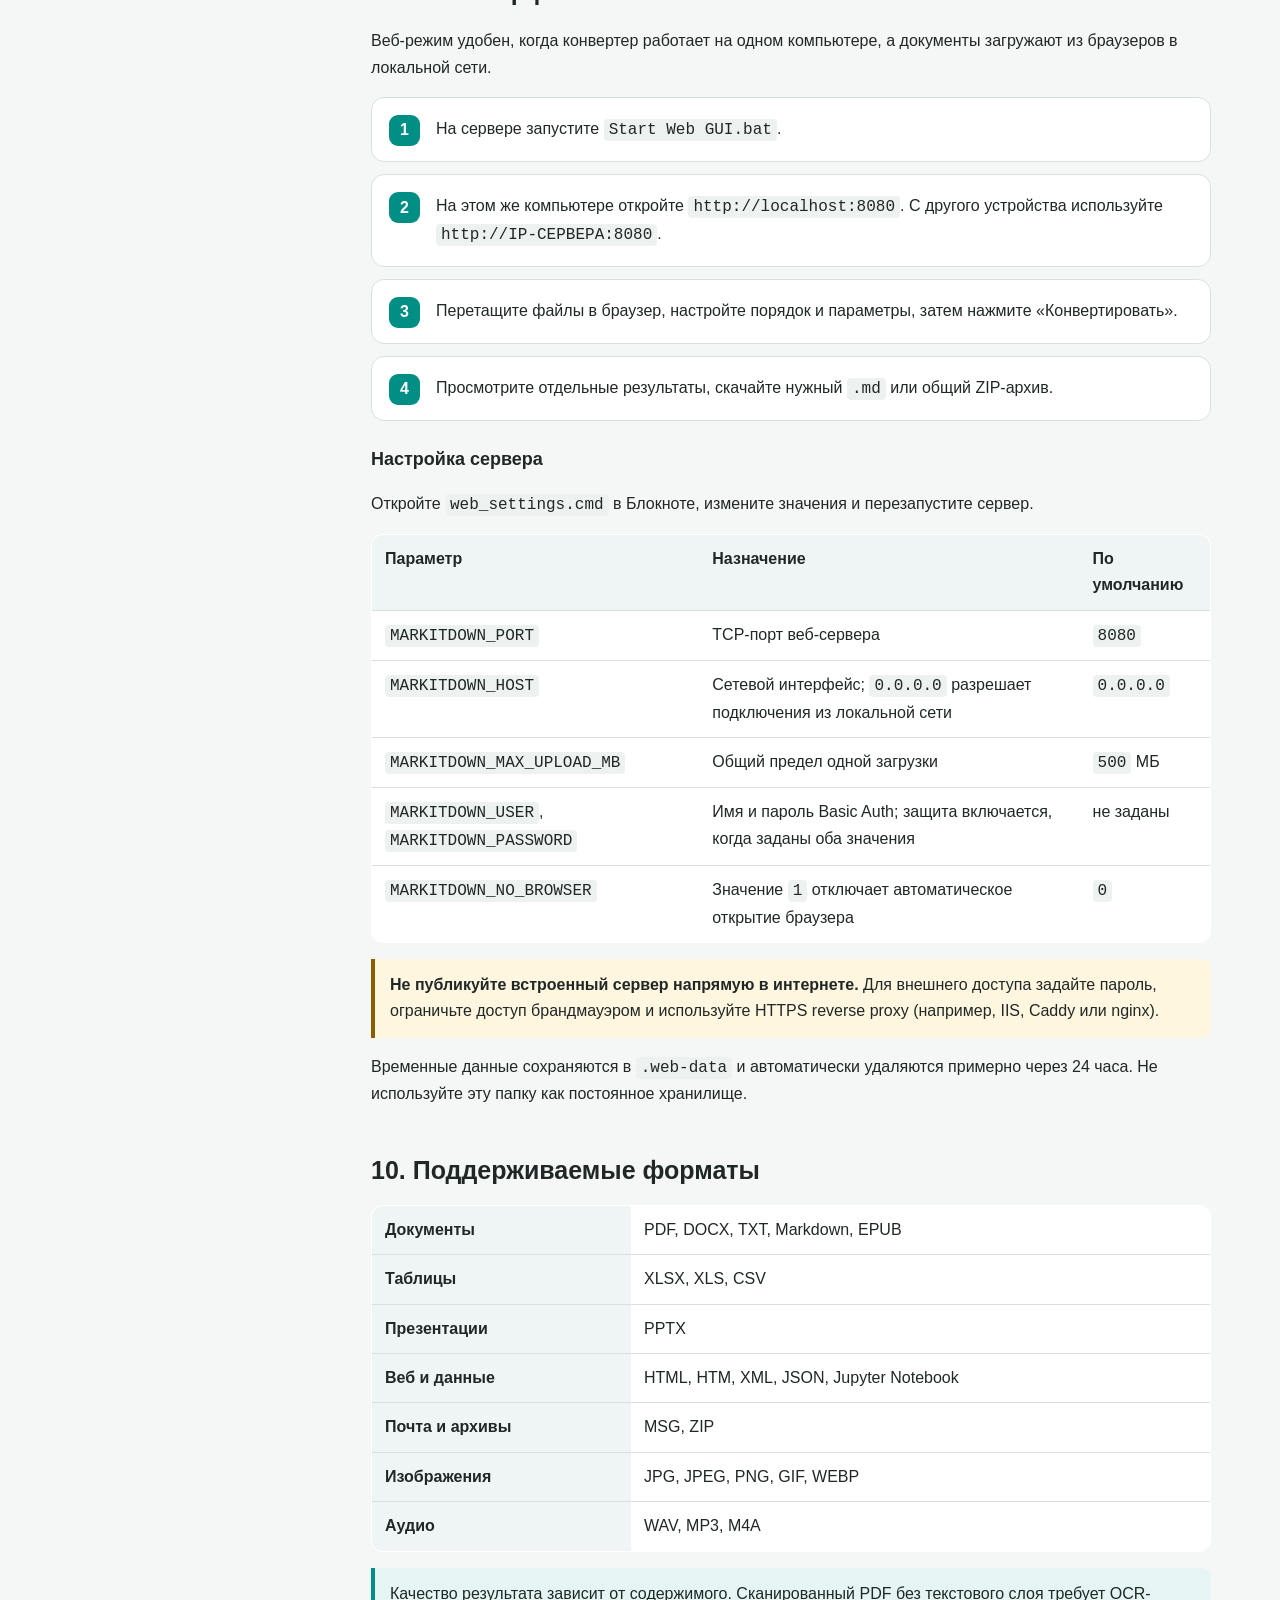
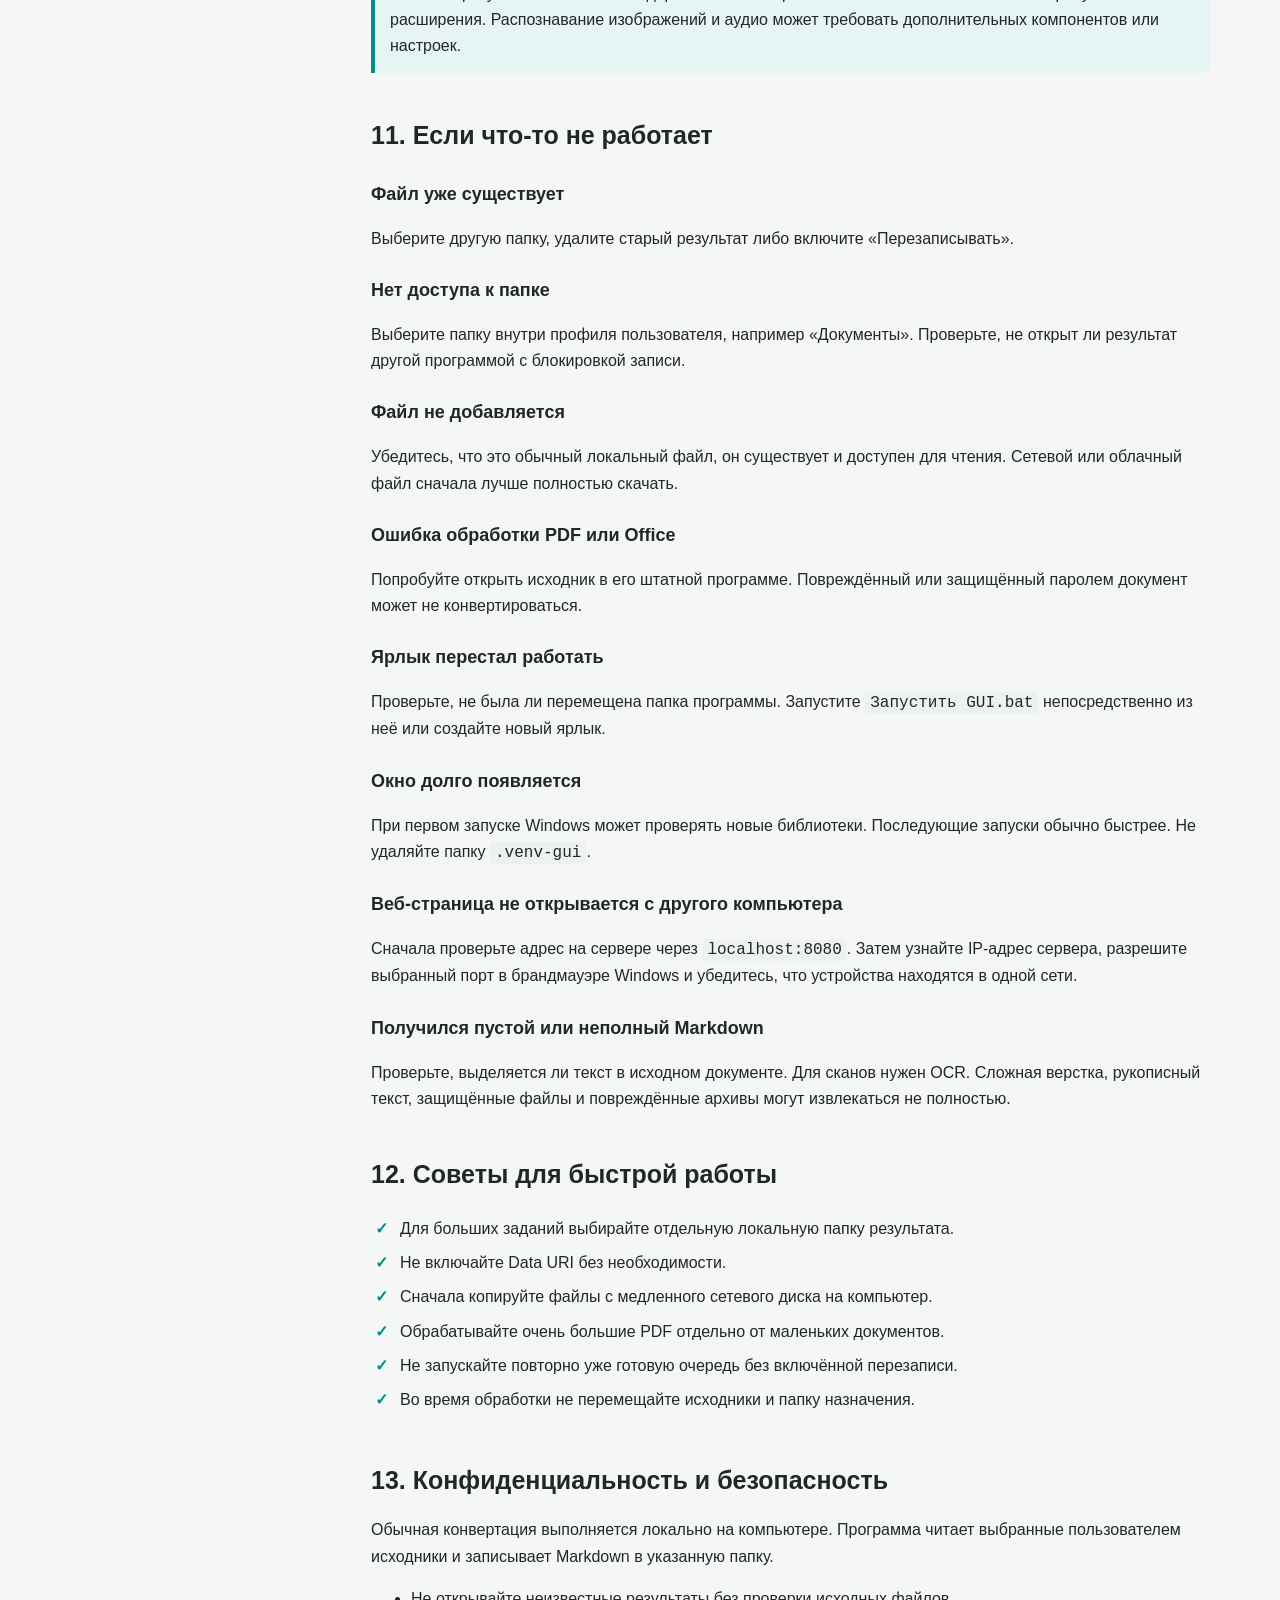
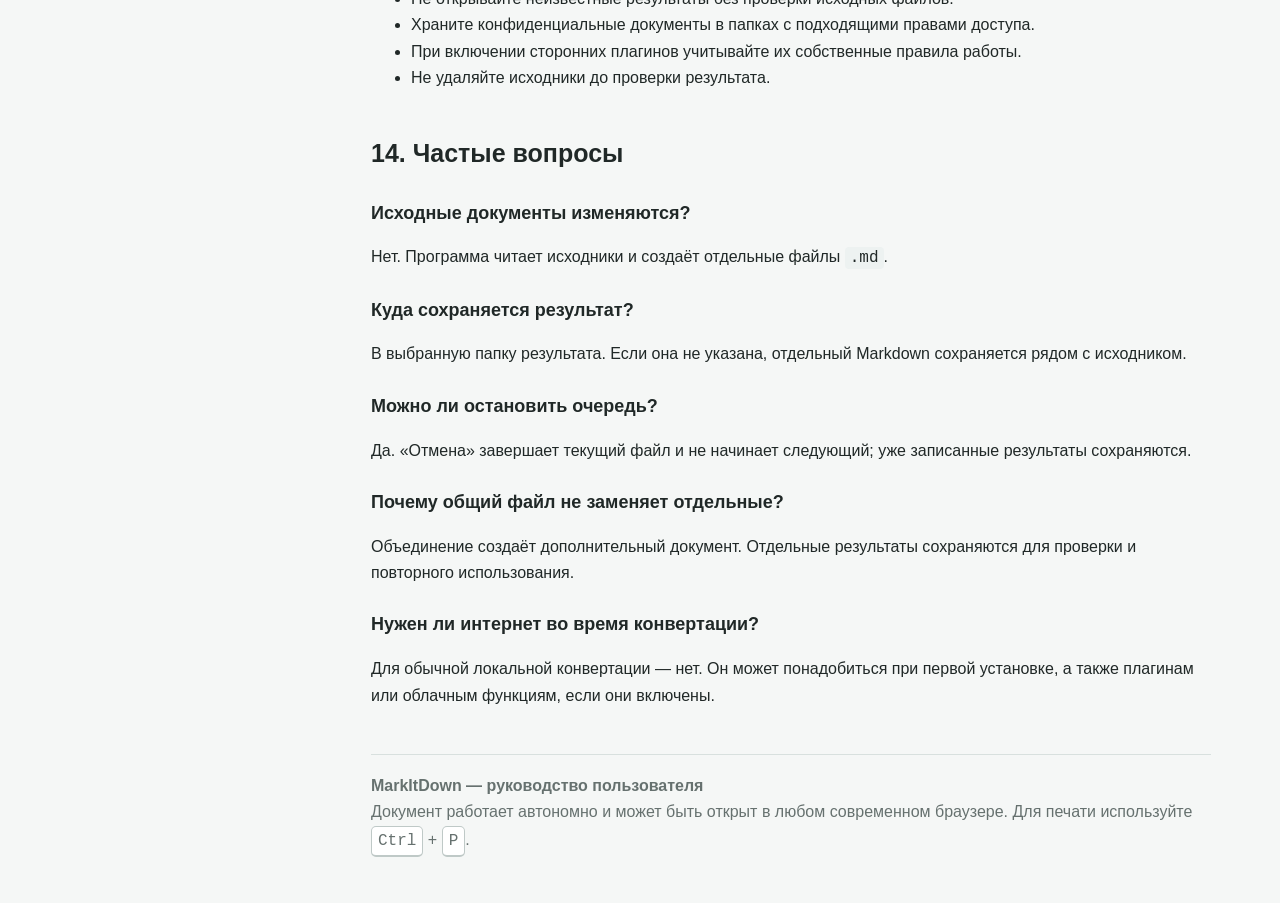
==== commit 1ed77471: "add" ====
--- a/bollard/index.html
+++ b/bollard/index.html
@@ -3,11 +3,14 @@
 <head>
   <meta charset="utf-8">
   <meta name="viewport" content="width=device-width, initial-scale=1">
+  <meta name="description" content="Подробное руководство по установке и работе с настольным и веб-интерфейсом MarkItDown на Windows.">
+  <meta name="color-scheme" content="light">
+  <meta name="theme-color" content="#008e85">
   <title>MarkItDown — руководство пользователя</title>
   <style>
     :root{--accent:#008e85;--accent-dark:#00766f;--soft:#e6f5f3;--bg:#f5f7f6;--card:#fff;--text:#202827;--muted:#66716f;--line:#d8e0de;--warn:#8b5e00}
     *{box-sizing:border-box}html{scroll-behavior:smooth}body{margin:0;background:var(--bg);color:var(--text);font:16px/1.65 "Segoe UI",Arial,sans-serif}
-    a{color:var(--accent-dark)}a:hover{color:var(--accent)}.layout{display:grid;grid-template-columns:270px minmax(0,850px);gap:32px;max-width:1190px;margin:auto;padding:28px 24px 70px}
+    a{color:var(--accent-dark)}a:hover{color:var(--accent)}a:focus-visible,button:focus-visible{outline:3px solid #f2b84b;outline-offset:3px}.skip{position:absolute;left:-9999px;top:8px;background:#fff;padding:10px 14px;z-index:10}.skip:focus{left:8px}.layout{display:grid;grid-template-columns:270px minmax(0,850px);gap:32px;max-width:1190px;margin:auto;padding:28px 24px 70px}
     aside{position:sticky;top:20px;align-self:start;background:var(--card);border:1px solid var(--line);border-radius:16px;padding:20px;box-shadow:0 8px 28px rgba(32,40,39,.06)}
     .brand{display:flex;align-items:center;gap:11px;font-size:20px;font-weight:700;margin-bottom:18px}.logo{display:grid;place-items:center;width:40px;height:40px;border-radius:11px;background:var(--accent);color:#fff}
     nav a{display:block;padding:7px 9px;border-radius:7px;text-decoration:none;color:var(--muted)}nav a:hover{background:var(--soft);color:var(--accent-dark)}
@@ -20,18 +23,19 @@
   </style>
 </head>
 <body id="top">
+<a class="skip" href="#content">Перейти к содержанию</a>
 <div class="layout">
   <aside>
     <div class="brand"><span class="logo">M</span><span>MarkItDown</span></div>
     <nav aria-label="Содержание">
-      <a href="#purpose">Назначение</a><a href="#start">Запуск</a><a href="#interface">Интерфейс</a>
+      <a href="#purpose">Назначение</a><a href="#before-start">Перед началом</a><a href="#start">Запуск</a><a href="#interface">Интерфейс</a>
       <a href="#convert">Конвертация</a><a href="#folders">Работа с папками</a><a href="#settings">Настройки</a>
-      <a href="#results">Результаты</a><a href="#formats">Форматы</a><a href="#errors">Решение проблем</a>
-      <a href="#performance">Быстрая работа</a><a href="#privacy">Безопасность</a>
+      <a href="#results">Результаты</a><a href="#web">Веб-интерфейс</a><a href="#formats">Форматы</a><a href="#errors">Решение проблем</a>
+      <a href="#performance">Быстрая работа</a><a href="#privacy">Безопасность</a><a href="#faq">Частые вопросы</a>
     </nav>
   </aside>
 
-  <main>
+  <main id="content">
     <header class="hero">
       <h1>Руководство пользователя MarkItDown</h1>
       <p class="lead">Локальное преобразование документов, таблиц, презентаций, PDF и других файлов в Markdown.</p>
@@ -47,8 +51,27 @@
       </div>
     </section>
 
+    <section id="before-start">
+      <h2>2. Перед первым запуском</h2>
+      <div class="card">
+        <h3>Что потребуется</h3>
+        <ul class="check">
+          <li>64-разрядная Windows 10 или 11.</li>
+          <li>Права на чтение исходных файлов и запись в папку результата.</li>
+          <li>Подключение к интернету только для первоначальной подготовки окружения.</li>
+          <li>Несколько гигабайт свободного места для программы, зависимостей и результатов.</li>
+        </ul>
+      </div>
+      <div class="steps">
+        <div class="step"><strong>Распакуйте или скопируйте всю папку программы.</strong> Не запускайте приложение прямо из ZIP-архива.</div>
+        <div class="step"><strong>Не удаляйте служебные папки.</strong> Каталоги <code>.python-runtime</code> и <code>.venv-gui</code> содержат локальную среду выполнения.</div>
+        <div class="step"><strong>Для переноса скопируйте папку целиком.</strong> На другом компьютере запустите <code>Запустить GUI.bat</code>; системный Python устанавливать не требуется.</div>
+      </div>
+      <div class="note"><strong>Повторная установка.</strong> Если подготовка была прервана, снова запустите <code>Запустить GUI.bat</code>. Скрипт проверит окружение и продолжит настройку.</div>
+    </section>
+
     <section id="start">
-      <h2>2. Запуск программы</h2>
+      <h2>3. Запуск программы</h2>
       <h3>Обычный запуск</h3>
       <div class="steps">
         <div class="step">Найдите ярлык <strong>MarkItDown</strong> на рабочем столе Windows.</div>
@@ -61,7 +84,7 @@
     </section>
 
     <section id="interface">
-      <h2>3. Основные элементы интерфейса</h2>
+      <h2>4. Основные элементы интерфейса</h2>
       <table>
         <thead><tr><th>Элемент</th><th>Назначение</th></tr></thead>
         <tbody>
@@ -77,7 +100,7 @@
     </section>
 
     <section id="convert">
-      <h2>4. Быстрая конвертация</h2>
+      <h2>5. Быстрая конвертация</h2>
       <div class="steps">
         <div class="step"><strong>Добавьте файлы.</strong> Перетащите их из Проводника в большую область вверху либо нажмите «Добавить файлы».</div>
         <div class="step"><strong>Проверьте очередь.</strong> Ненужные строки можно выделить и удалить. Кнопки <kbd>↑</kbd> и <kbd>↓</kbd> меняют порядок.</div>
@@ -89,7 +112,7 @@
     </section>
 
     <section id="folders">
-      <h2>5. Работа с папками</h2>
+      <h2>6. Работа с папками</h2>
       <p>Папку можно перетащить в окно или выбрать кнопкой «Добавить папку». Программа просматривает вложенные каталоги и добавляет найденные файлы в очередь.</p>
       <h3>Сохранение структуры каталогов</h3>
       <p>Если выбрана общая папка результата, структура перетащенной папки сохраняется. Например:</p>
@@ -98,7 +121,7 @@
     </section>
 
     <section id="settings">
-      <h2>6. Настройки</h2>
+      <h2>7. Настройки</h2>
       <table>
         <thead><tr><th>Настройка</th><th>Когда использовать</th></tr></thead>
         <tbody>
@@ -113,7 +136,7 @@
     </section>
 
     <section id="results">
-      <h2>7. Просмотр и открытие результатов</h2>
+      <h2>8. Просмотр и открытие результатов</h2>
       <ul>
         <li>Один щелчок по строке показывает исходный и ожидаемый выходной путь.</li>
         <li>После успешной обработки в правой панели появляется Markdown.</li>
@@ -125,8 +148,33 @@
       <p>Состояния очереди: <strong>Ожидает</strong>, <strong>Обработка…</strong>, <strong>Готово</strong> и <strong>Ошибка</strong>. Текст ошибки доступен во всплывающей подсказке состояния.</p>
     </section>
 
+    <section id="web">
+      <h2>9. Веб-интерфейс и Windows Server</h2>
+      <p>Веб-режим удобен, когда конвертер работает на одном компьютере, а документы загружают из браузеров в локальной сети.</p>
+      <div class="steps">
+        <div class="step">На сервере запустите <code>Start Web GUI.bat</code>.</div>
+        <div class="step">На этом же компьютере откройте <code>http://localhost:8080</code>. С другого устройства используйте <code>http://IP-СЕРВЕРА:8080</code>.</div>
+        <div class="step">Перетащите файлы в браузер, настройте порядок и параметры, затем нажмите «Конвертировать».</div>
+        <div class="step">Просмотрите отдельные результаты, скачайте нужный <code>.md</code> или общий ZIP-архив.</div>
+      </div>
+      <h3>Настройка сервера</h3>
+      <p>Откройте <code>web_settings.cmd</code> в Блокноте, измените значения и перезапустите сервер.</p>
+      <table>
+        <thead><tr><th>Параметр</th><th>Назначение</th><th>По умолчанию</th></tr></thead>
+        <tbody>
+          <tr><td><code>MARKITDOWN_PORT</code></td><td>TCP-порт веб-сервера</td><td><code>8080</code></td></tr>
+          <tr><td><code>MARKITDOWN_HOST</code></td><td>Сетевой интерфейс; <code>0.0.0.0</code> разрешает подключения из локальной сети</td><td><code>0.0.0.0</code></td></tr>
+          <tr><td><code>MARKITDOWN_MAX_UPLOAD_MB</code></td><td>Общий предел одной загрузки</td><td><code>500</code> МБ</td></tr>
+          <tr><td><code>MARKITDOWN_USER</code>, <code>MARKITDOWN_PASSWORD</code></td><td>Имя и пароль Basic Auth; защита включается, когда заданы оба значения</td><td>не заданы</td></tr>
+          <tr><td><code>MARKITDOWN_NO_BROWSER</code></td><td>Значение <code>1</code> отключает автоматическое открытие браузера</td><td><code>0</code></td></tr>
+        </tbody>
+      </table>
+      <div class="warning"><strong>Не публикуйте встроенный сервер напрямую в интернете.</strong> Для внешнего доступа задайте пароль, ограничьте доступ брандмауэром и используйте HTTPS reverse proxy (например, IIS, Caddy или nginx).</div>
+      <p>Временные данные сохраняются в <code>.web-data</code> и автоматически удаляются примерно через 24 часа. Не используйте эту папку как постоянное хранилище.</p>
+    </section>
+
     <section id="formats">
-      <h2>8. Поддерживаемые форматы</h2>
+      <h2>10. Поддерживаемые форматы</h2>
       <table>
         <tbody>
           <tr><th>Документы</th><td>PDF, DOCX, TXT, Markdown, EPUB</td></tr>
@@ -142,17 +190,19 @@
     </section>
 
     <section id="errors">
-      <h2>9. Если что-то не работает</h2>
+      <h2>11. Если что-то не работает</h2>
       <h3>Файл уже существует</h3><p>Выберите другую папку, удалите старый результат либо включите «Перезаписывать».</p>
       <h3>Нет доступа к папке</h3><p>Выберите папку внутри профиля пользователя, например «Документы». Проверьте, не открыт ли результат другой программой с блокировкой записи.</p>
       <h3>Файл не добавляется</h3><p>Убедитесь, что это обычный локальный файл, он существует и доступен для чтения. Сетевой или облачный файл сначала лучше полностью скачать.</p>
       <h3>Ошибка обработки PDF или Office</h3><p>Попробуйте открыть исходник в его штатной программе. Повреждённый или защищённый паролем документ может не конвертироваться.</p>
       <h3>Ярлык перестал работать</h3><p>Проверьте, не была ли перемещена папка программы. Запустите <code>Запустить GUI.bat</code> непосредственно из неё или создайте новый ярлык.</p>
       <h3>Окно долго появляется</h3><p>При первом запуске Windows может проверять новые библиотеки. Последующие запуски обычно быстрее. Не удаляйте папку <code>.venv-gui</code>.</p>
+      <h3>Веб-страница не открывается с другого компьютера</h3><p>Сначала проверьте адрес на сервере через <code>localhost:8080</code>. Затем узнайте IP-адрес сервера, разрешите выбранный порт в брандмауэре Windows и убедитесь, что устройства находятся в одной сети.</p>
+      <h3>Получился пустой или неполный Markdown</h3><p>Проверьте, выделяется ли текст в исходном документе. Для сканов нужен OCR. Сложная верстка, рукописный текст, защищённые файлы и повреждённые архивы могут извлекаться не полностью.</p>
     </section>
 
     <section id="performance">
-      <h2>10. Советы для быстрой работы</h2>
+      <h2>12. Советы для быстрой работы</h2>
       <ul class="check">
         <li>Для больших заданий выбирайте отдельную локальную папку результата.</li>
         <li>Не включайте Data URI без необходимости.</li>
@@ -164,7 +214,7 @@
     </section>
 
     <section id="privacy">
-      <h2>11. Конфиденциальность и безопасность</h2>
+      <h2>13. Конфиденциальность и безопасность</h2>
       <p>Обычная конвертация выполняется локально на компьютере. Программа читает выбранные пользователем исходники и записывает Markdown в указанную папку.</p>
       <ul>
         <li>Не открывайте неизвестные результаты без проверки исходных файлов.</li>
@@ -172,6 +222,15 @@
         <li>При включении сторонних плагинов учитывайте их собственные правила работы.</li>
         <li>Не удаляйте исходники до проверки результата.</li>
       </ul>
+    </section>
+
+    <section id="faq">
+      <h2>14. Частые вопросы</h2>
+      <h3>Исходные документы изменяются?</h3><p>Нет. Программа читает исходники и создаёт отдельные файлы <code>.md</code>.</p>
+      <h3>Куда сохраняется результат?</h3><p>В выбранную папку результата. Если она не указана, отдельный Markdown сохраняется рядом с исходником.</p>
+      <h3>Можно ли остановить очередь?</h3><p>Да. «Отмена» завершает текущий файл и не начинает следующий; уже записанные результаты сохраняются.</p>
+      <h3>Почему общий файл не заменяет отдельные?</h3><p>Объединение создаёт дополнительный документ. Отдельные результаты сохраняются для проверки и повторного использования.</p>
+      <h3>Нужен ли интернет во время конвертации?</h3><p>Для обычной локальной конвертации — нет. Он может понадобиться при первой установке, а также плагинам или облачным функциям, если они включены.</p>
     </section>
 
     <footer>
